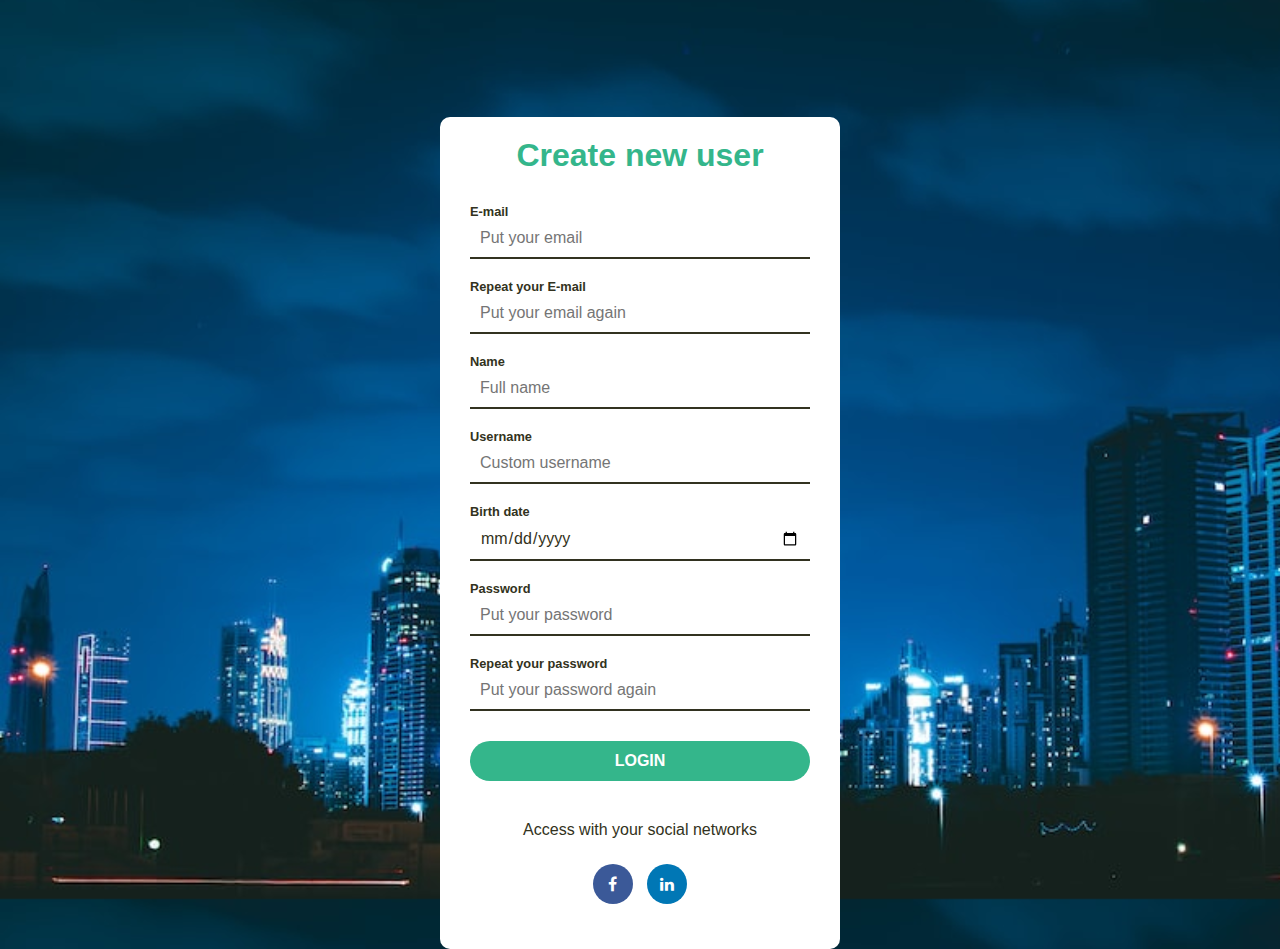
==== createindex.html @ 986c71e0 "feat: Create new user page" ====
<!DOCTYPE html>
<html lang="en">
<head>
    <meta charset="UTF-8">
    <meta http-equiv="X-UA-Compatible" content="IE=edge">
    <meta name="viewport" content="width=device-width, initial-scale=1.0">
    <title>Create User Page</title>
    <link rel="stylesheet" href="font/css/font-awesome.min.css">
    <link rel="stylesheet" href="css/createstyles.css">
    </head>
<body>
    <div id="login-container">
        <h1>Create new user</h1>
        <form action="">
            <label for="email">E-mail</label>
            <input type="email" name="email" id="email" placeholder="Put your email" autocomplete="off">
            <label for="email">Repeat your E-mail</label>
            <input type="email" name="email" id="email" placeholder="Put your email again" autocomplete="off">
            <label for="text">Name</label>
            <input type="text" name="text" id="text" placeholder="Full name" autocomplete="off">
            <label for="text">Username</label>
            <input type="text" name="text" id="text" placeholder="Custom username" autocomplete="off">
            <label for="date">Birth date</label>
            <input type="date" name="date" id="date" autocomplete="off">
            <label for="password">Password</label>
            <input type="password" name="password" id="password" placeholder="Put your password">
            <label for="password">Repeat your password</label>
            <input type="password" name="password" id="password" placeholder="Put your password again">
            <input type="submit" value="Login">
        </form>
        <div id="social-container">
            <p>Access with your social networks</p>
            <i class="fa fa-facebook-f"></i>
            <i class="fa fa-linkedin"></i>
        </div>
    </div>
    
</body>
</html>
---- css/createstyles.css ----
/* Geral */
 * {
    margin: 0;
    padding: 0;
    box-sizing: border-box;
    font-family: Helvetica;
    color: #323220;
    border: none;
 }

 body { 
    background-image: url('../img/background.jpg');
    background-size: cover;
    background-position-y: -50px;
 }

 textarea:focus, input:focus {
    outline: none;
 }
 
 a, label{
    font-size: .8rem;
 }

 a:hover {
    color: aquamarine;
 }

 /* Lgin container*/

 h1 {
    color: rgb(52, 182, 139);
  
 }
 #login-container { 
    background-color: #fff;
    width: 400px;
    margin-left: auto;
    margin-right: auto;
    padding: 20px 30px;
    margin-top: 13vh;
    border-radius: 10px;
    text-align: center;
 }

 /* Form */

 form {
    margin-top: 30px;
    margin-bottom: 40px;
 }

 label, input {
    display: block;
    width: 100%;
    text-align: left;
 }

 label {
    font-weight: bold;
 }

 input {
    border-bottom: 2px solid #323220;
    padding: 10px;
    font-size: 1rem;
    margin-bottom: 20px;
 }

 input:focus {
    border-bottom: 3px solid aquamarine;
 }

 #forgot-pass {
    text-align: right;
    display: block;
 }

 input[type=submit] {
    text-align: center;
    text-transform: uppercase;
    font-weight: bold;
    border: none;
    height: 40px;
    border-radius: 20px;
    margin-top: 30px;
    color: #fff;
    background-color: rgb(52, 182, 139);
    cursor: pointer;
 }

 input[type=submit]:hover { 
    background-color: rgb(67, 255, 192);
    transition: .4s;
 }

 /* social */

 #social-container,  #social-container p {
    margin-bottom: 25px;
 }

 #social-container i{
    height: 40px;
    width: 40px;
    border-radius: 50%;
    line-height: 40px;
    color: #fff;
    margin: 0 5px;
    cursor: pointer;
 }

 .fa-facebook-f {
    background-color: #3B5998;
 }

 .fa-linkedin {
    background-color: #0077B5;
 }

 /* register */

 #register-container {
    margin-bottom: 10px;
 }
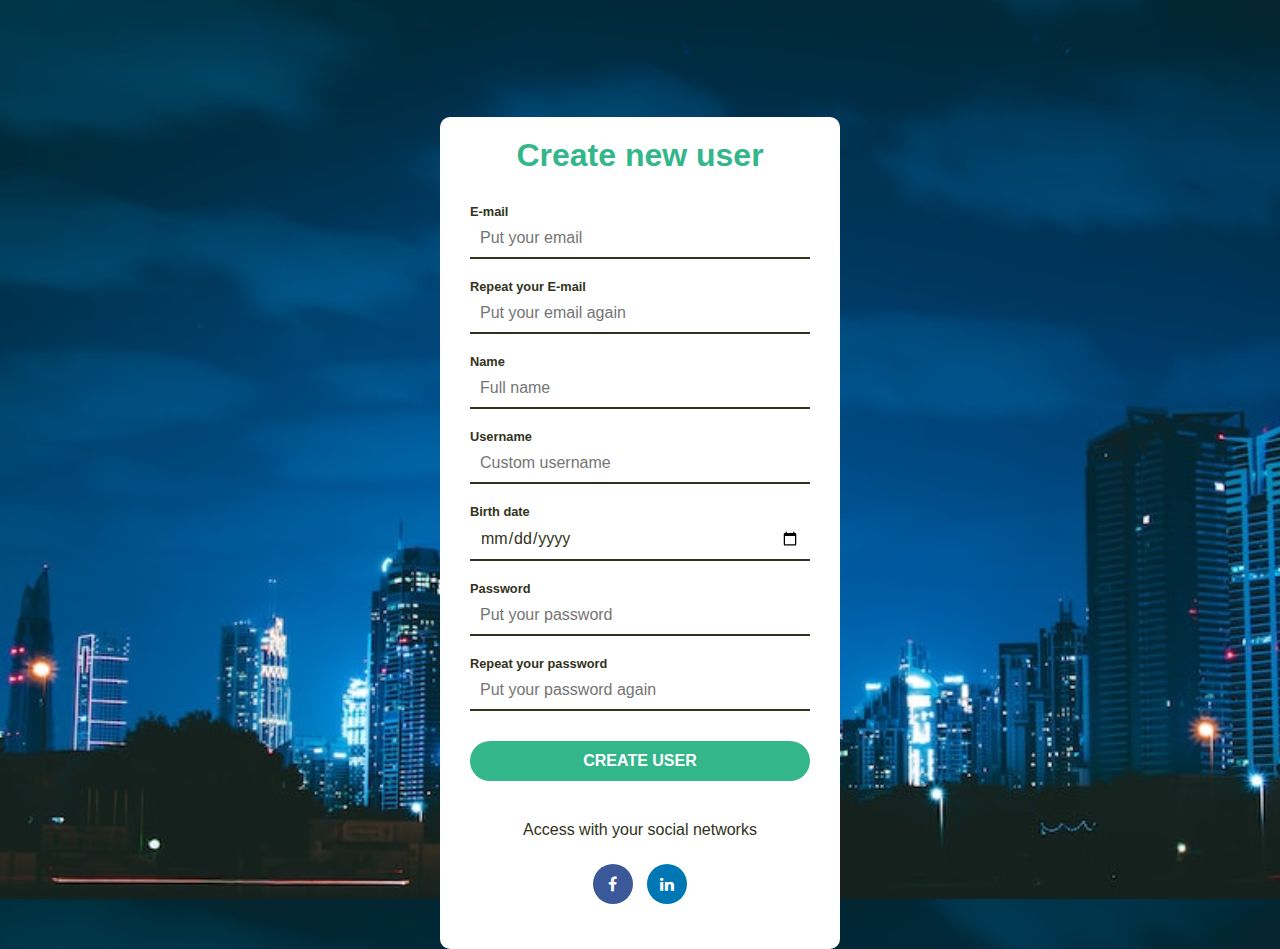
==== commit 319405e0: "fix: Create new user buttom" ====
--- a/createindex.html
+++ b/createindex.html
@@ -26,7 +26,7 @@
             <input type="password" name="password" id="password" placeholder="Put your password">
             <label for="password">Repeat your password</label>
             <input type="password" name="password" id="password" placeholder="Put your password again">
-            <input type="submit" value="Login">
+            <input type="submit" value="Create User">
         </form>
         <div id="social-container">
             <p>Access with your social networks</p>
